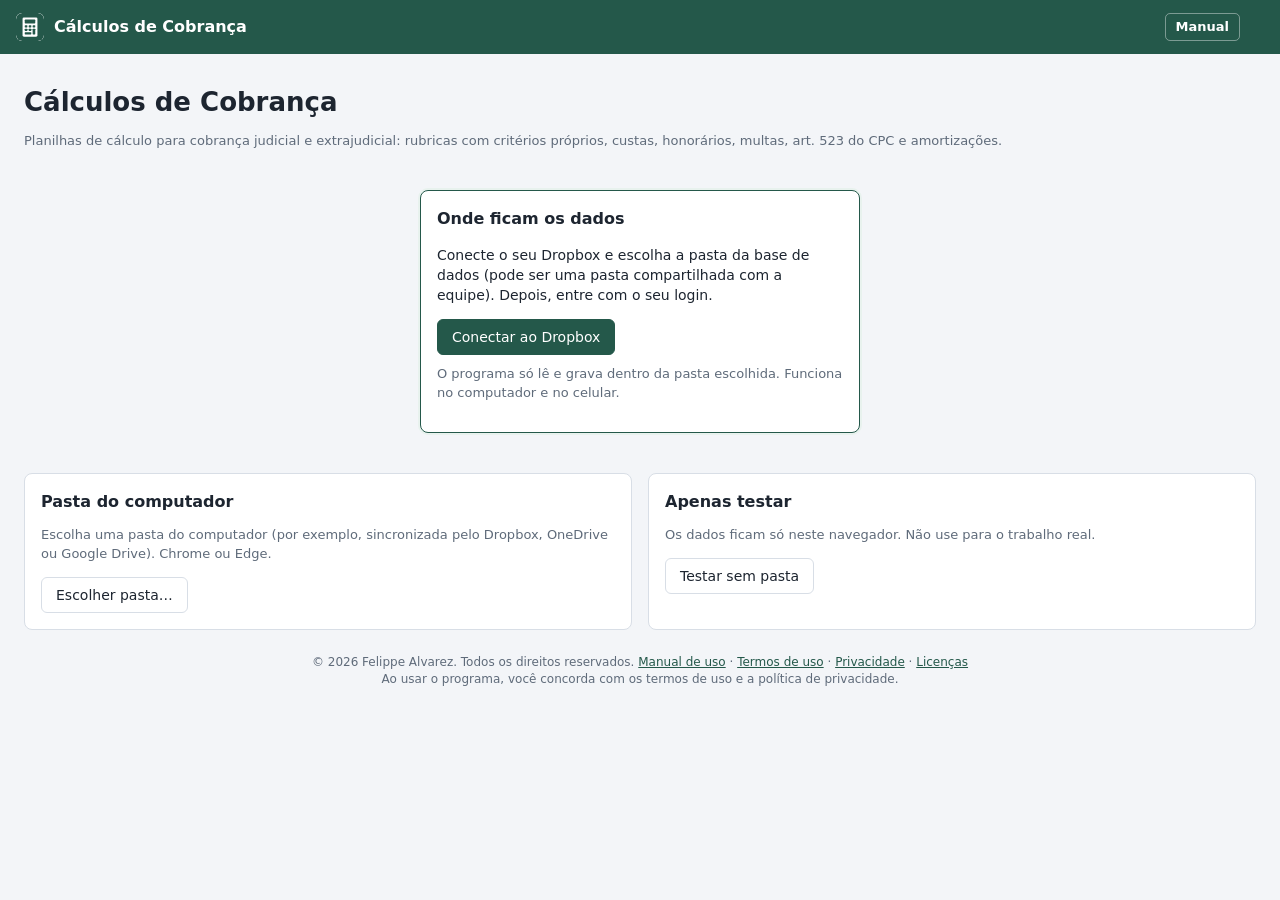
==== app/index.html @ dc194863 "Cálculos de Cobrança 1.1.0 Planilhas de cálculo para cobrança judicial e extrajudicial: verbas com c" ====
<!doctype html>
<html lang="pt-BR">
<head>
<meta charset="utf-8">
<meta name="viewport" content="width=device-width, initial-scale=1">
<meta name="theme-color" content="#24584a">
<title>Cálculos de Cobrança</title>
<link rel="icon" href="icone.svg" type="image/svg+xml">
<link rel="icon" href="icones/favicon-32.png" sizes="32x32" type="image/png">
<link rel="manifest" href="manifest.webmanifest">
<link rel="apple-touch-icon" href="icones/apple-touch-icon.png">
<meta name="apple-mobile-web-app-capable" content="yes">
<meta name="mobile-web-app-capable" content="yes">
<meta name="apple-mobile-web-app-title" content="Cálculos">
<meta name="apple-mobile-web-app-status-bar-style" content="default">
<link rel="stylesheet" href="estilo.css">
</head>
<body>
<header class="topo">
  <button id="btMenu" class="bt-menu" aria-label="Abrir menu">&#9776;</button>
  <a class="marca" href="#/inicio"><img src="icone.svg" alt=""><span>Cálculos de Cobrança</span></a>
  <a class="bt-manual" href="#/manual" title="Manual de uso">Manual</a>
  <div class="topo-dir"><div id="usuarioTopo" class="usuario-topo"></div><div id="statusArmaz" class="status-armaz"></div></div>
</header>
<nav id="menu" class="menu">
  <a href="#/inicio" data-rota="inicio">Cálculos</a>
  <a href="#/calculo/novo" data-rota="calculo">Novo cálculo</a>
  <a href="#/credores" data-rota="credor">Credores (clientes)</a>
  <a href="#/usuarios" data-rota="usuarios" class="so-admin">Usuários</a>
  <a href="#/config" data-rota="config" class="so-admin">Configurações</a>
  <a href="#/conta" data-rota="conta">Minha conta</a>
  <a href="#/manual" data-rota="manual">Manual de uso</a>
  <a href="#/sobre" data-rota="sobre">Sobre, termos e privacidade</a>
  <a href="#" id="btInstalar" class="link-instalar" hidden>Instalar o aplicativo</a>
  <div id="rodapeMenu" class="rodape-menu"></div>
</nav>
<div id="fundoMenu" class="fundo-menu"></div>
<main id="conteudo"><p class="carregando">Carregando…</p></main>

<div id="modal" class="modal" hidden><div class="modal-caixa" id="modalCaixa"></div></div>
<div id="aviso" class="aviso" role="status"></div>
<datalist id="dlRubricas"></datalist>
<datalist id="dlCustas"></datalist>

<script src="lib/jspdf.umd.min.js"></script>
<script src="util.js"></script>
<script src="armazenamento.js"></script>
<script src="auth.js"></script>
<script src="indices.js"></script>
<script src="calculo.js"></script>
<script src="xlsx.js"></script>
<script src="pdf.js"></script>
<script src="relatorios.js"></script>
<script src="sobre.js"></script>
<script src="manual.js"></script>
<script src="app.js"></script>
</body>
</html>
---- app/estilo.css ----
:root {
  --pri: #24584a;
  --pri-esc: #1a4237;
  --pri-claro: #e8f2ee;
  --fundo: #f3f5f8;
  --cartao: #ffffff;
  --borda: #d8dee6;
  --borda-suave: #eceff3;
  --texto: #1d2530;
  --suave: #5f6b7a;
  --ok: #1e7d4f;
  --ok-fundo: #e3f4ea;
  --aviso: #8a5a00;
  --aviso-fundo: #fff4d6;
  --erro: #b3261e;
  --erro-fundo: #fdecea;
  --raio: 8px;
  --topo: 54px;
  --menu: 224px;
}

* { box-sizing: border-box; }
html { -webkit-text-size-adjust: 100%; }
body {
  margin: 0;
  font: 14px/1.45 system-ui, -apple-system, "Segoe UI", Roboto, sans-serif;
  background: var(--fundo);
  color: var(--texto);
}
a { color: var(--pri); }
h1 { font-size: 22px; margin: 0; line-height: 1.25; }
h2 { font-size: 16px; margin: 0 0 10px; }
h3.sec { grid-column: 1 / -1; font-size: 13px; text-transform: uppercase; letter-spacing: .04em; color: var(--pri); margin: 14px 0 0; padding-top: 12px; border-top: 1px solid var(--borda-suave); }
h3.sec:first-child { border-top: 0; padding-top: 0; margin-top: 0; }
[hidden] { display: none !important; }

/* ---------- Estrutura ---------- */
.topo {
  position: sticky; top: 0; z-index: 30;
  height: var(--topo); display: flex; align-items: center; gap: 12px;
  padding: 0 16px; background: var(--pri); color: #fff;
}
.marca { display: flex; align-items: center; gap: 10px; color: #fff; text-decoration: none; font-weight: 600; font-size: 16px; }
.marca img { width: 28px; height: 28px; border-radius: 6px; background: #fff; }
.status-armaz { margin-left: auto; font-size: 12px; opacity: .85; white-space: nowrap; overflow: hidden; text-overflow: ellipsis; max-width: 45vw; }
.bt-menu { display: none; background: none; border: 0; color: #fff; font-size: 22px; cursor: pointer; padding: 4px 6px; }

.menu {
  position: fixed; top: var(--topo); left: 0; bottom: 0; width: var(--menu); z-index: 25;
  background: var(--cartao); border-right: 1px solid var(--borda); padding: 12px 8px; overflow-y: auto;
  display: none;
}
body.conectado .menu { display: block; }
.menu a { display: block; padding: 9px 12px; border-radius: 6px; color: var(--texto); text-decoration: none; margin-bottom: 2px; }
.menu a:hover { background: var(--fundo); }
.menu a.ativo { background: var(--pri-claro); color: var(--pri); font-weight: 600; }
.fundo-menu { display: none; }

main { padding: 20px 24px 90px; max-width: 1280px; }
body.conectado main { margin-left: var(--menu); }
.carregando { color: var(--suave); }

@media (max-width: 900px) {
  .bt-menu { display: block; }
  body.conectado main { margin-left: 0; }
  .menu { transform: translateX(-100%); transition: transform .2s; box-shadow: 0 0 24px rgba(0,0,0,.2); }
  body.menu-aberto .menu { transform: none; }
  body.menu-aberto .fundo-menu { display: block; position: fixed; inset: var(--topo) 0 0 0; background: rgba(0,0,0,.3); z-index: 20; }
  main { padding: 16px 16px 90px; }
  .status-armaz { font-size: 11px; }
}
@media (max-width: 480px) { .marca span { display: none; } }

/* ---------- Componentes ---------- */
.cab-pagina { display: flex; flex-wrap: wrap; align-items: flex-end; justify-content: space-between; gap: 12px; margin-bottom: 16px; }
.cab-pagina .sub { color: var(--suave); margin-top: 4px; }
.voltar { display: inline-block; margin-bottom: 6px; text-decoration: none; font-size: 13px; }
.acoes, .acoes-linha { display: flex; flex-wrap: wrap; gap: 8px; align-items: center; }
.acoes-linha { margin-top: 10px; }
.espaco { flex: 1; }

.cartao { background: var(--cartao); border: 1px solid var(--borda); border-radius: var(--raio); padding: 16px; margin-bottom: 16px; }
.cartao-cab { display: flex; flex-wrap: wrap; gap: 10px; align-items: center; justify-content: space-between; margin-bottom: 12px; }
.cartao-cab h2 { margin: 0; }
.cartao.erro { border-color: var(--erro); background: var(--erro-fundo); }
.cartao.destaque { border-color: var(--pri); box-shadow: 0 0 0 2px var(--pri-claro); }
.colunas2 { display: grid; grid-template-columns: minmax(0, 1fr) minmax(0, 1fr); gap: 16px; align-items: start; }
.colunas2 > .cartao { margin-bottom: 0; }
.colunas2 { margin-bottom: 16px; }
@media (max-width: 1000px) { .colunas2 { grid-template-columns: minmax(0, 1fr); } }

.bt {
  display: inline-flex; align-items: center; justify-content: center; gap: 6px;
  min-height: 36px; padding: 6px 14px; border-radius: 6px; border: 1px solid var(--borda);
  background: var(--cartao); color: var(--texto); font: inherit; font-weight: 500; cursor: pointer; text-decoration: none; white-space: nowrap;
}
.bt:hover { border-color: var(--pri); color: var(--pri); }
.bt.primario { background: var(--pri); border-color: var(--pri); color: #fff; }
.bt.primario:hover { background: var(--pri-esc); color: #fff; }
.bt.perigo { color: var(--erro); border-color: #e5b8b4; }
.bt.perigo:hover { background: var(--erro-fundo); }
.bt.pequeno { min-height: 30px; padding: 4px 10px; font-size: 13px; }
.bt:disabled { opacity: .5; cursor: default; }
.bt-x { width: 30px; height: 30px; border: 0; border-radius: 6px; background: none; color: var(--suave); font-size: 20px; line-height: 1; cursor: pointer; }
.bt-x:hover:not(:disabled) { background: var(--erro-fundo); color: var(--erro); }
.bt-x:disabled { opacity: .3; }

input, select, textarea {
  font: inherit; color: var(--texto); background: #fff;
  border: 1px solid var(--borda); border-radius: 6px; padding: 7px 9px; min-height: 36px; width: 100%;
}
input:focus, select:focus, textarea:focus { outline: 2px solid var(--pri-claro); border-color: var(--pri); }
input:disabled, select:disabled, textarea:disabled { background: var(--fundo); color: var(--texto); }
input[type=checkbox], input[type=radio] { width: 17px; height: 17px; min-height: 0; accent-color: var(--pri); margin: 0; }
input[type=search] { max-width: 280px; }
input[type=month] { width: auto; }
textarea { resize: vertical; }
.num { text-align: right; font-variant-numeric: tabular-nums; }
.cen { text-align: center; justify-content: center; }
label.inline { display: inline-flex; align-items: center; gap: 8px; white-space: nowrap; }
label.inline input[type=date] { width: auto; }
.dica { color: var(--suave); font-size: 13px; }
.alerta { background: var(--aviso-fundo); color: var(--aviso); padding: 8px 12px; border-radius: 6px; }
.vazio { color: var(--suave); padding: 8px 0; }

.chip { display: inline-block; padding: 2px 9px; border-radius: 99px; font-size: 12px; font-weight: 600; vertical-align: middle; white-space: nowrap; }
.chip.aberto { background: var(--aviso-fundo); color: var(--aviso); }
.chip.fechado { background: var(--ok-fundo); color: var(--ok); }
.chip.pendente { background: var(--erro-fundo); color: var(--erro); }
.chip.neutro { background: var(--fundo); color: var(--suave); }

.kpis { display: grid; grid-template-columns: repeat(auto-fit, minmax(170px, 1fr)); gap: 12px; margin-bottom: 16px; }
.kpi { background: var(--cartao); border: 1px solid var(--borda); border-radius: var(--raio); padding: 12px 14px; }
.kpi span { display: block; font-size: 12px; color: var(--suave); }
.kpi b { display: block; font-size: 19px; margin-top: 2px; font-variant-numeric: tabular-nums; }
.kpi small { color: var(--suave); font-size: 12px; }

/* ---------- Tabelas ---------- */
.rolagem { overflow-x: auto; -webkit-overflow-scrolling: touch; }
.tabela { width: 100%; border-collapse: collapse; }
.tabela th { text-align: left; font-size: 12px; font-weight: 600; color: var(--suave); padding: 8px 10px; border-bottom: 2px solid var(--borda); white-space: nowrap; }
.tabela td { padding: 9px 10px; border-bottom: 1px solid var(--borda-suave); }
.tabela th.num, .tabela td.num { text-align: right; }
.tabela td.num { white-space: nowrap; }
.tabela.clicavel tbody tr { cursor: pointer; }
.tabela.clicavel tbody tr:hover { background: var(--pri-claro); }

dl.dados { display: grid; grid-template-columns: repeat(auto-fill, minmax(230px, 1fr)); gap: 10px 20px; margin: 0; }
dl.dados dt { font-size: 12px; color: var(--suave); }
dl.dados dd { margin: 0; }

/* ---------- Formulários ---------- */
.grade-form { display: grid; grid-template-columns: repeat(4, 1fr); gap: 12px 16px; }
.campo { display: flex; flex-direction: column; gap: 4px; min-width: 0; }
.campo > label { font-size: 12px; font-weight: 600; color: var(--suave); }
.campo small { color: var(--suave); font-size: 12px; }
.campo.w2 { grid-column: span 2; }
.campo.wfull, .dica.wfull { grid-column: 1 / -1; }
.barra-form { display: flex; flex-wrap: wrap; gap: 8px; align-items: center; margin-top: 18px; }
@media (max-width: 800px) {
  .grade-form { grid-template-columns: 1fr 1fr; }
}
@media (max-width: 520px) {
  .grade-form { grid-template-columns: 1fr; }
  .campo.w2 { grid-column: auto; }
}

.segmentado { display: flex; flex-wrap: wrap; gap: 8px; }
.segmentado label { display: inline-flex; align-items: center; gap: 8px; padding: 8px 12px; border: 1px solid var(--borda); border-radius: 6px; cursor: pointer; }
.segmentado label:has(input:checked) { border-color: var(--pri); background: var(--pri-claro); color: var(--pri); font-weight: 600; }

.enc-cab, .enc-linha { display: grid; grid-template-columns: 1fr 170px 170px 34px; gap: 8px; align-items: center; }
.enc-cab { font-size: 12px; font-weight: 600; color: var(--suave); }
.enc-linha { margin-bottom: 6px; }
.enc-linha label { display: block; }
#encargos:empty + .bt { margin-top: 4px; }

.rub-linha { display: grid; grid-template-columns: minmax(0, 360px) auto 34px; gap: 10px; align-items: center; margin-bottom: 6px; }
.logo-ctl { display: flex; align-items: center; gap: 12px; flex-wrap: wrap; }
.logo-ctl img { max-height: 48px; max-width: 160px; border: 1px solid var(--borda); border-radius: 4px; padding: 2px; background: #fff; }
.logo-ctl input { width: auto; border: 0; padding: 0; }

.rot-m { display: none; }

/* ---------- Mês do contrato ---------- */
.barra-mes { display: flex; flex-wrap: wrap; align-items: center; gap: 12px; }
.lanc { display: grid; grid-template-columns: minmax(150px, 1.2fr) minmax(120px, 1.2fr) 140px 140px 62px 62px 34px; gap: 8px; align-items: center; padding: 4px 0; }
.lanc.cab { font-size: 12px; font-weight: 600; color: var(--suave); border-bottom: 2px solid var(--borda); padding-bottom: 6px; margin-bottom: 4px; }
.lanc.cab .num { text-align: right; }
.lanc label { display: flex; align-items: center; justify-content: center; gap: 6px; }
.lanc.tot { font-weight: 700; border-top: 2px solid var(--borda); margin-top: 6px; padding-top: 8px; }
.lanc.tot .num { padding-right: 10px; }
.lancamentos { margin-bottom: 10px; }

.resumo { display: flex; flex-direction: column; }
.res-l { display: flex; justify-content: space-between; align-items: center; gap: 12px; padding: 7px 8px; border-bottom: 1px solid var(--borda-suave); }
.res-l b { font-variant-numeric: tabular-nums; white-space: nowrap; }
.res-l.dest { background: var(--pri-claro); font-weight: 600; }
.res-l.final { background: var(--pri); color: #fff; border-radius: 6px; font-weight: 700; font-size: 15px; margin-top: 4px; }
.res-l b.neg { color: var(--erro); }
.res-l.final b.neg { color: #ffd0cc; }
.res-l.taxa > span { display: flex; flex-wrap: wrap; align-items: center; gap: 6px; }
.taxa-ctl { display: inline-flex; flex-wrap: wrap; align-items: center; gap: 6px; min-width: 0; }
.taxa-ctl input { width: 70px; min-height: 30px; padding: 4px 6px; }
.taxa-ctl select { width: auto; max-width: 100%; min-height: 30px; padding: 4px 6px; }
.res-l > span { min-width: 0; }
.barra-mes label.inline { flex-wrap: wrap; white-space: normal; }
.res-l small { color: var(--suave); width: 100%; }

.rep { display: grid; grid-template-columns: 150px 130px 1fr 34px; gap: 8px; align-items: center; margin-bottom: 6px; }

.barra-salvar {
  position: fixed; left: 0; right: 0; bottom: 0; z-index: 15;
  display: flex; align-items: center; justify-content: flex-end; gap: 12px;
  padding: 10px 24px; background: rgba(255,255,255,.96); border-top: 1px solid var(--borda);
}
body.conectado .barra-salvar { left: var(--menu); }
#estadoSalvar { color: var(--aviso); }

@media (max-width: 900px) {
  body.conectado .barra-salvar { left: 0; }
  .barra-salvar { padding: 10px 16px; }
}

@media (max-width: 760px) {
  .lanc.cab { display: none; }
  .rot-m { display: block; font-size: 11px; color: var(--suave); }
  .lanc label .rot-m { display: inline; font-size: 13px; color: var(--texto); }
  .lanc[data-i] {
    grid-template-columns: 1fr 1fr 34px;
    grid-template-areas: "rub rub del" "obs obs obs" "cob pag pag" "loc rep rep";
    border: 1px solid var(--borda); border-radius: 6px; padding: 8px; margin-bottom: 8px;
  }
  .c-rub { grid-area: rub; } .c-obs { grid-area: obs; } .c-cob { grid-area: cob; align-self: end; } .c-pag { grid-area: pag; align-self: end; }
  .c-loc { grid-area: loc; justify-content: flex-start !important; } .c-rep { grid-area: rep; justify-content: flex-start !important; } .c-del { grid-area: del; }
  .lanc.tot { grid-template-columns: 1fr 1fr; grid-template-areas: "rub rub" "cob pag"; }
  .lanc.tot .c-obs { display: none; }
  .lanc.tot .c-cob::before { content: "Cobrado: "; font-weight: 400; color: var(--suave); }
  .lanc.tot .c-pag::before { content: "Pago: "; font-weight: 400; color: var(--suave); }
  .rep { grid-template-columns: 1fr 1fr 34px; }
  .rep input[data-campo=obs] { grid-column: 1 / 3; }
  .enc-cab { display: none; }
  .enc-linha { grid-template-columns: 1fr 1fr 34px; border: 1px solid var(--borda); border-radius: 6px; padding: 8px; }
  .enc-linha .enc-rub { grid-column: 1 / 3; }
  .enc-linha .rot-m { display: block; }
  .enc-linha button { grid-column: 3; grid-row: 1; }
}

/* ---------- Conexão ---------- */
.boas-vindas { margin: 12px 0 20px; }
.boas-vindas h1 { font-size: 26px; }
.opcoes-conexao { display: grid; grid-template-columns: repeat(auto-fit, minmax(260px, 1fr)); gap: 16px; }
.opcoes-conexao .cartao { margin: 0; }

/* ---------- Modal e avisos ---------- */
.modal { position: fixed; inset: 0; z-index: 50; background: rgba(15, 23, 35, .45); display: flex; align-items: center; justify-content: center; padding: 16px; }
.modal-caixa { background: var(--cartao); border-radius: 10px; padding: 18px; width: min(960px, 100%); max-height: calc(100vh - 32px); overflow: auto; display: flex; flex-direction: column; gap: 8px; }
.modal-cab { display: flex; justify-content: space-between; align-items: center; }
.modal-cab h2 { margin: 0; }
.previa-pdf { width: 100%; height: 70vh; border: 1px solid var(--borda); border-radius: 6px; margin-top: 8px; }

.aviso {
  position: fixed; left: 50%; bottom: 76px; transform: translate(-50%, 20px); z-index: 60;
  max-width: min(560px, calc(100% - 32px)); padding: 11px 16px; border-radius: 8px;
  background: #1d2530; color: #fff; box-shadow: 0 6px 24px rgba(0,0,0,.2);
  opacity: 0; pointer-events: none; transition: opacity .2s, transform .2s;
}
.aviso.mostrar { opacity: 1; transform: translate(-50%, 0); pointer-events: auto; }
.aviso.erro { background: var(--erro); }

/* ---------- Cobrança, inadimplência e contratos vigentes ---------- */
.grade-pagto { display: grid; grid-template-columns: 160px minmax(0, auto) 160px 190px minmax(220px, 1fr); gap: 12px 16px; align-items: end; }
.grade-pagto .segmentado label { padding: 6px 10px; }
@media (max-width: 1100px) { .grade-pagto { grid-template-columns: repeat(2, minmax(0, 1fr)); } .grade-pagto .campo:nth-child(2) { grid-column: 1 / -1; } }
@media (max-width: 520px) { .grade-pagto { grid-template-columns: minmax(0, 1fr); } }
.campo-bt { display: flex; gap: 6px; }
.campo-bt input { flex: 1; min-width: 0; }
.res-l.info { color: var(--suave); font-size: 13px; }
.res-l.alerta-l { background: var(--erro-fundo); color: var(--erro); border-radius: 6px; margin-top: 6px; font-weight: 600; }
.neg { color: var(--erro); }
.kpi b.neg { color: var(--erro); }
.resumo-estreito { max-width: 560px; }
.tabela tr.grupo td { background: var(--pri-claro); color: var(--pri); font-weight: 700; padding-top: 10px; }
.tabela tr.subtotal td { font-weight: 700; border-bottom: 2px solid var(--borda); background: #fafbfc; }
.tabela tr.total-geral td { font-weight: 700; background: var(--pri); color: #fff; }
.tabela tr.excluido td { color: var(--suave); text-decoration: line-through; }
.tabela tr.excluido td:first-child { text-decoration: none; }
.tabela tr.extra input { min-height: 30px; padding: 4px 6px; }
.tabela tr.grupo, .tabela tr.subtotal, .tabela tr.total-geral { cursor: default; }
.tabela.clicavel tbody tr.grupo:hover, .tabela.clicavel tbody tr.subtotal:hover { background: inherit; }
th.ordenavel { cursor: pointer; user-select: none; }
th.ordenavel:hover { color: var(--pri); }
.detalhes { margin-top: 14px; }
.detalhes summary { cursor: pointer; color: var(--pri); font-weight: 600; margin-bottom: 8px; }
.detalhes textarea { margin: 8px 0; font-family: ui-monospace, Consolas, monospace; }
.opcoes-conexao .campo { margin-top: 8px; }
.status-armaz.clicavel { cursor: pointer; text-decoration: underline dotted; }

/* ---------- Prévia de PDF, reajuste, descontos ---------- */
.modal-caixa.modal-grande { width: min(1000px, 100%); height: calc(100vh - 32px); max-height: none; }
.barra-previa { display: flex; flex-wrap: wrap; align-items: center; gap: 8px; }
.previa { flex: 1; min-height: 0; overflow: auto; background: #525659; border-radius: 6px; padding: 12px; display: flex; flex-direction: column; align-items: center; gap: 12px; }
.previa .carregando { color: #fff; }
.pagina-pdf { width: 100%; max-width: 900px; height: auto; background: #fff; box-shadow: 0 2px 10px rgba(0,0,0,.35); }
.previa .previa-pdf { height: 100%; min-height: 60vh; background: #fff; }
@media (max-width: 600px) { .modal { padding: 0; } .modal-caixa.modal-grande { height: 100vh; border-radius: 0; } .previa { padding: 6px; } }

.chip.reajuste { background: #ede4ff; color: #5b2bb5; }
.aviso-reajuste { border-color: #b9a2ea; background: #faf7ff; }
.aviso-reajuste h2 { color: #5b2bb5; }
.reaj-grade { display: flex; flex-wrap: wrap; align-items: center; gap: 8px 16px; margin: 8px 0; }
.reaj-grade input { width: 90px; }

.ajuste { display: grid; grid-template-columns: 130px minmax(0, 1fr) 130px auto 34px; gap: 8px; align-items: center; margin-bottom: 6px; }
@media (max-width: 760px) {
  .ajuste { grid-template-columns: 1fr 1fr 34px; border: 1px solid var(--borda); border-radius: 6px; padding: 8px; }
  .ajuste [data-campo=descricao] { grid-column: 1 / 3; grid-row: 2; }
}

/* ---------- Usuários, login e administração ---------- */
.topo-dir { margin-left: auto; display: flex; flex-direction: column; align-items: flex-end; gap: 1px; min-width: 0; }
.topo-dir .status-armaz { margin-left: 0; font-size: 11px; }
.usuario-topo { display: flex; align-items: center; gap: 8px; font-size: 13px; white-space: nowrap; }
.usuario-topo a { color: #fff; font-weight: 600; text-decoration: none; }
.usuario-topo .chip { font-size: 10px; padding: 1px 6px; }
.bt-sair { background: rgba(255,255,255,.15); border: 1px solid rgba(255,255,255,.35); color: #fff; border-radius: 5px; padding: 2px 9px; font: inherit; font-size: 12px; cursor: pointer; }
.bt-sair:hover { background: rgba(255,255,255,.28); }
body:not(.admin) .so-admin { display: none !important; }
.caixa-login { max-width: 440px; margin: 40px auto; }
.caixa-login h1 { margin-bottom: 12px; }
.grade-login { display: flex; flex-direction: column; gap: 12px; margin-top: 12px; }
.atalhos-admin { display: flex; flex-wrap: wrap; gap: 6px 14px; margin: -6px 0 14px; font-size: 13px; }
.acoes-tab { display: flex; gap: 6px; justify-content: flex-end; }
.form-modal { margin-top: 8px; }
@media (max-width: 520px) { .usuario-topo .chip { display: none; } }
body:not(.conectado) .bt-menu { display: none !important; }
.versao-app { font-size: 11px; color: var(--suave); padding: 14px 12px 4px; }
.campo-arquivo { display: flex; flex-wrap: wrap; gap: 8px; align-items: center; }
.campo-arquivo input[type=file] { width: auto; border: 0; padding: 0; min-height: 0; }

/* ---------- Prévia de boletos ---------- */
.barra-bol { display: flex; flex-wrap: wrap; align-items: center; gap: 10px 18px; }
.barra-bol input[type=number] { width: 80px; }
.bol-cartao h2 { font-size: 15px; }
.bol-grade { display: grid; grid-template-columns: minmax(0, 1fr) minmax(0, 1fr); gap: 6px 18px; }
.bol-campo { display: grid; grid-template-columns: 150px minmax(0, 1fr) auto; gap: 8px; align-items: center; padding: 5px 0; border-bottom: 1px solid var(--borda-suave); min-width: 0; }
.bol-campo.larga { grid-column: 1 / -1; }
.bol-rot { font-size: 12px; color: var(--suave); }
.bol-val { overflow-wrap: anywhere; }
.bol-campo.mono .bol-val { font-family: ui-monospace, Consolas, monospace; font-size: 13px; }
.bt-copiar { border: 1px solid var(--borda); background: var(--cartao); color: var(--pri); border-radius: 5px; padding: 2px 9px; font: inherit; font-size: 12px; cursor: pointer; white-space: nowrap; }
.bt-copiar:hover { border-color: var(--pri); }
.bt-copiar.copiado { background: var(--ok-fundo); color: var(--ok); border-color: var(--ok); }
.modal-caixa.modal-medio { width: min(900px, 100%); }
@media (max-width: 760px) {
  .bol-grade { grid-template-columns: minmax(0, 1fr); }
  .bol-campo { grid-template-columns: minmax(0, 1fr) auto; }
  .bol-rot { grid-column: 1 / -1; }
}

/* ---------- Manual, rodapé, termos ---------- */
.menu .link-manual { color: var(--pri); }
.rodape-menu { font-size: 11px; line-height: 1.5; color: var(--suave); padding: 16px 12px 6px; border-top: 1px solid var(--borda-suave); margin-top: 12px; }
.rodape-menu a { color: var(--suave); display: inline; padding: 0; margin: 0; }
.rodape-menu a:hover { color: var(--pri); background: none; }
.caixa-termos { max-width: 860px; }
.termos h2 { margin-bottom: 4px; }
.termos h3 { font-size: 15px; margin: 20px 0 6px; }
.termos p, .termos li { text-align: justify; line-height: 1.6; }
.termos ol { padding-left: 22px; }
.termos .destaque { background: var(--pri-claro); border-radius: 8px; padding: 10px 12px; }
.aceite .inline { white-space: normal; }
.licenca { font-size: 12px; color: var(--suave); text-align: justify; }

/* ================= Cobrança Condominial ================= */
.barra-filtros { display: flex; flex-wrap: wrap; gap: 8px; align-items: center; margin-bottom: 12px; }
.barra-filtros select { width: auto; max-width: 100%; }
.dev-cab, .dev-linha { display: grid; grid-template-columns: minmax(0, 1.3fr) 180px minmax(0, 1.6fr) 34px; gap: 8px; align-items: center; }
.dev-cab { font-size: 12px; font-weight: 600; color: var(--suave); margin-bottom: 4px; }
.dev-linha { margin-bottom: 6px; }
.tabela-edit td { padding: 4px 6px; }
.tabela-edit input { min-height: 32px; padding: 4px 7px; }
.tabela-edit input[type=month], .tabela-edit input[type=date] { width: 100%; min-width: 130px; }
.tabela-edit input.num { min-width: 110px; }
.tabela-edit td.cen { text-align: center; }
.tabela-edit tr.excluido input:not([type=checkbox]) { text-decoration: line-through; color: var(--suave); }
.tabela-edit tr.excluido td { text-decoration: none; }
.tabela tr.selecionado td { background: var(--pri-claro); }
.ufir-grade { display: flex; flex-wrap: wrap; gap: 4px 14px; font-size: 13px; margin: 8px 0; }
.ufir-grade span { white-space: nowrap; }
a.link-cartao { text-decoration: none; color: inherit; display: block; }
a.link-cartao:hover { border-color: var(--pri); }
a.link-cartao h2 { color: var(--pri); }
.previa-imp { max-height: 340px; overflow: auto; border: 1px solid var(--borda); border-radius: 6px; }
.tabela-imp td, .tabela-imp th { font-size: 12px; padding: 4px 8px; white-space: nowrap; max-width: 260px; overflow: hidden; text-overflow: ellipsis; }
.tabela-imp tr.excluido-imp td { color: #aab2bd; }
.cartao.destaque .resumo { margin-bottom: 8px; }
@media (max-width: 760px) {
  .dev-cab { display: none; }
  .dev-linha { grid-template-columns: 1fr 34px; border: 1px solid var(--borda); border-radius: 6px; padding: 8px; }
  .dev-linha input { grid-column: 1; }
  .dev-linha button { grid-column: 2; grid-row: 1; }
}
.menu .link-instalar { color: var(--pri); font-weight: 600; }

/* ---------- Cálculos de Cobrança ---------- */
.opcoes-linha { display: flex; flex-wrap: wrap; gap: 6px 18px; margin: 4px 0; }
.opcoes-linha label.inline { white-space: normal; }
.tabela.regimes select, .tabela.regimes input[type=date] { min-width: 130px; }
.tabela.regimes input.num { width: 80px; }
.trilha { margin: 10px 0; font-size: 13px; overflow-wrap: anywhere; }
.lista-pastas { display: flex; flex-direction: column; border: 1px solid var(--borda); border-radius: 6px; max-height: 340px; overflow-y: auto; margin-bottom: 12px; }
.lista-pastas a { padding: 9px 12px; text-decoration: none; border-bottom: 1px solid var(--borda-suave); color: var(--texto); }
.lista-pastas a:hover { background: var(--pri-claro); }
.lista-pastas .vazio { padding: 12px; margin: 0; }
#calcDet h3.sec { margin-top: 16px; }
.modal-caixa > * { min-width: 0; }
.modal-caixa.modal-item { width: min(1000px, 100%); }
.cartao > label.inline, .form-modal > label.inline { white-space: normal; align-items: flex-start; }
.tabela-verbas td { padding: 4px 4px; }
.tabela-verbas input, .tabela-verbas select { min-width: 0; }
.tabela-verbas [data-k=descricao] { min-width: 170px; }
.tabela-verbas [data-k=valor] { min-width: 105px; }
.tabela-verbas input[type=date] { min-width: 128px; }
.tabela-verbas [data-cr=indice] { min-width: 90px; }
.tabela-verbas [data-cr=juros] { min-width: 150px; }
.tabela-verbas [data-cr=taxa], .tabela-verbas .pct { width: 62px; }
.quadro-hon { border: 1px solid var(--borda); border-radius: var(--raio); padding: 12px; margin-bottom: 12px; }
.quadro-hon .hon-remover { display: flex; align-items: flex-end; justify-content: flex-end; }
.abas { display: flex; flex-wrap: wrap; gap: 6px; margin-bottom: 12px; }
.abas a { padding: 7px 12px; border: 1px solid var(--borda); border-radius: 6px; text-decoration: none; background: var(--cartao); }
.abas a.ativa { border-color: var(--pri); background: var(--pri-claro); font-weight: 600; }
.texto-legal { max-width: 860px; line-height: 1.6; }
.texto-legal h2 { margin-top: 0; }
.texto-legal h3 { font-size: 14px; margin: 16px 0 4px; color: var(--pri); }
.texto-legal p, .texto-legal li { margin: 4px 0; }
.rodape-legal { margin-top: 24px; font-size: 12px; color: var(--suave); text-align: center; }
.bt-manual { margin-left: auto; color: #fff; text-decoration: none; font-size: 13px; font-weight: 600; border: 1px solid rgba(255,255,255,.4); border-radius: 5px; padding: 4px 10px; white-space: nowrap; }
.bt-manual:hover { background: rgba(255,255,255,.15); }
.bt-manual + .topo-dir { margin-left: 12px; }
.sumario-manual ol { columns: 2; column-gap: 32px; margin: 0; }
@media (max-width: 600px) { .sumario-manual ol { columns: 1; } .bt-manual { padding: 3px 7px; font-size: 12px; } }
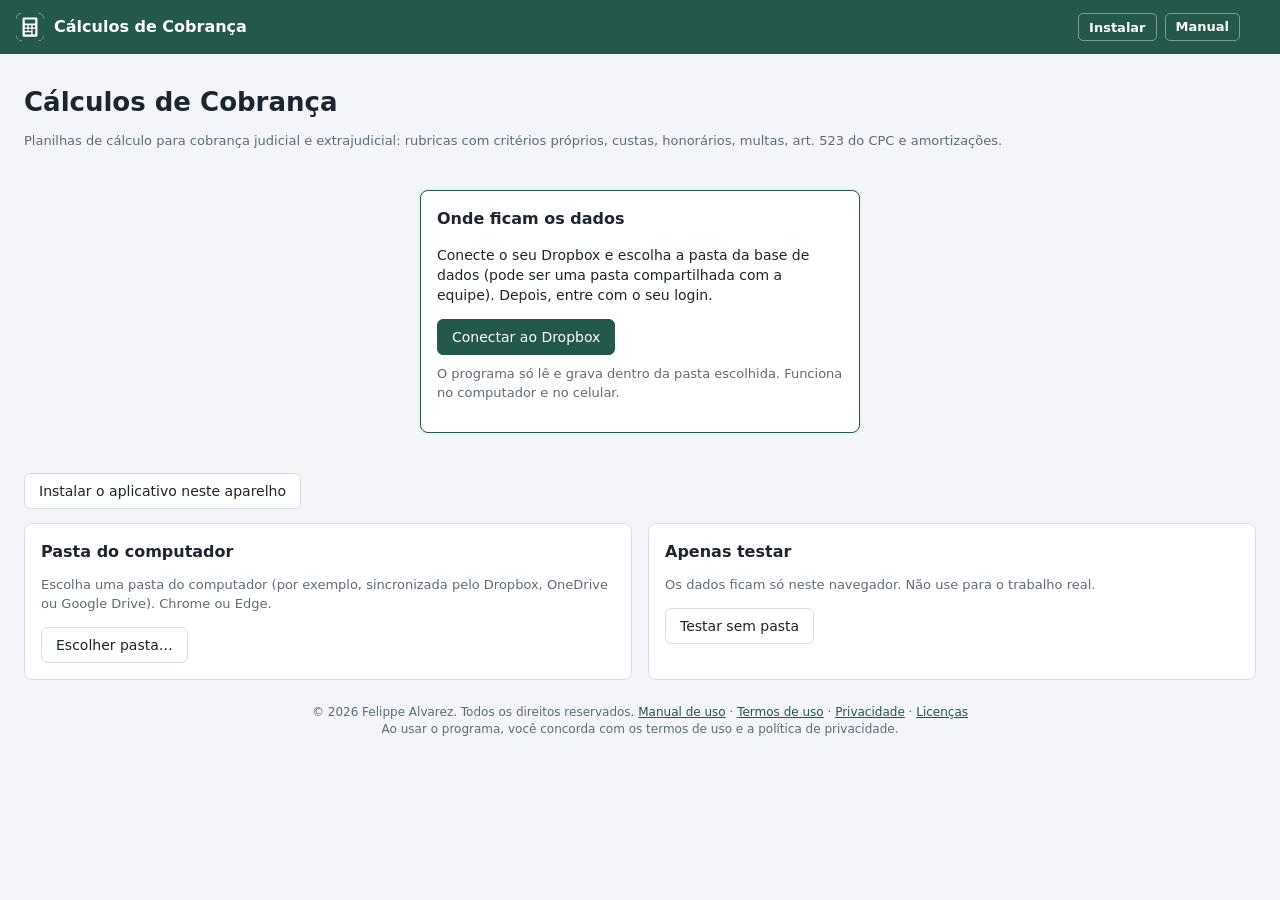
==== commit 9d821c38: "Botão Instalar no topo e cópia dos dados em arquivo Instruções de instalação por aparelho; exportar " ====
--- a/app/index.html
+++ b/app/index.html
@@ -19,7 +19,7 @@
 <header class="topo">
   <button id="btMenu" class="bt-menu" aria-label="Abrir menu">&#9776;</button>
   <a class="marca" href="#/inicio"><img src="icone.svg" alt=""><span>Cálculos de Cobrança</span></a>
-  <a class="bt-manual" href="#/manual" title="Manual de uso">Manual</a>
+  <div class="acoes-topo"><button type="button" id="btInstalarTopo" class="bt-manual" title="Instalar o aplicativo neste aparelho" hidden>Instalar</button><a class="bt-manual" href="#/manual" title="Manual de uso">Manual</a></div>
   <div class="topo-dir"><div id="usuarioTopo" class="usuario-topo"></div><div id="statusArmaz" class="status-armaz"></div></div>
 </header>
 <nav id="menu" class="menu">
@@ -31,7 +31,7 @@
   <a href="#/conta" data-rota="conta">Minha conta</a>
   <a href="#/manual" data-rota="manual">Manual de uso</a>
   <a href="#/sobre" data-rota="sobre">Sobre, termos e privacidade</a>
-  <a href="#" id="btInstalar" class="link-instalar" hidden>Instalar o aplicativo</a>
+  <a href="#" id="btInstalar" class="link-instalar">Instalar o aplicativo</a>
   <div id="rodapeMenu" class="rodape-menu"></div>
 </nav>
 <div id="fundoMenu" class="fundo-menu"></div>
--- a/app/estilo.css
+++ b/app/estilo.css
@@ -435,8 +435,14 @@
 .texto-legal h3 { font-size: 14px; margin: 16px 0 4px; color: var(--pri); }
 .texto-legal p, .texto-legal li { margin: 4px 0; }
 .rodape-legal { margin-top: 24px; font-size: 12px; color: var(--suave); text-align: center; }
-.bt-manual { margin-left: auto; color: #fff; text-decoration: none; font-size: 13px; font-weight: 600; border: 1px solid rgba(255,255,255,.4); border-radius: 5px; padding: 4px 10px; white-space: nowrap; }
+.bt-manual { background: none; font-family: inherit; cursor: pointer; color: #fff; text-decoration: none; font-size: 13px; font-weight: 600; border: 1px solid rgba(255,255,255,.4); border-radius: 5px; padding: 4px 10px; white-space: nowrap; }
 .bt-manual:hover { background: rgba(255,255,255,.15); }
-.bt-manual + .topo-dir { margin-left: 12px; }
+.acoes-topo { margin-left: auto; display: flex; gap: 8px; }
+.acoes-topo + .topo-dir { margin-left: 12px; }
+.bt-manual[hidden] { display: none; }
 .sumario-manual ol { columns: 2; column-gap: 32px; margin: 0; }
 @media (max-width: 600px) { .sumario-manual ol { columns: 1; } .bt-manual { padding: 3px 7px; font-size: 12px; } }
+#credoresCalc { display: flex; flex-direction: column; gap: 6px; margin-bottom: 6px; }
+.linha-credor { display: flex; align-items: center; gap: 8px; max-width: 560px; }
+.linha-credor select { flex: 1; min-width: 0; }
+.menu a[hidden], .link-instalar[hidden] { display: none; }
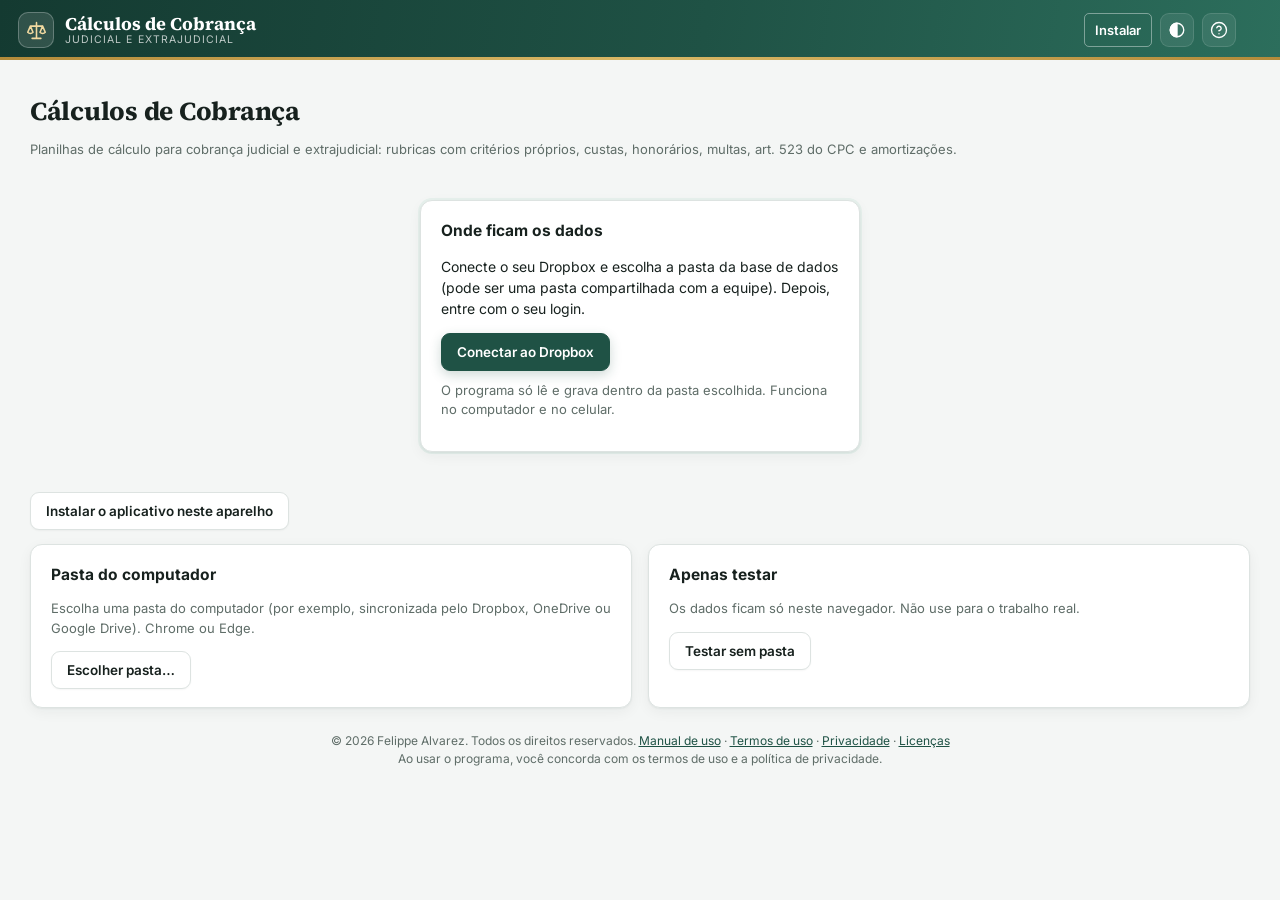
==== commit de22ac5f: "Novo visual (1.8.0): painel, cálculo em etapas, resultado em destaque, PDF e tema escuro - Identidad" ====
--- a/app/index.html
+++ b/app/index.html
@@ -3,8 +3,24 @@
 <head>
 <meta charset="utf-8">
 <meta name="viewport" content="width=device-width, initial-scale=1">
-<meta name="theme-color" content="#24584a">
+<meta name="theme-color" content="#1f5245">
 <title>Cálculos de Cobrança</title>
+<meta name="description" content="Planilhas de cálculo para cobrança judicial e extrajudicial, em PDF e Excel, com memória de cálculo.">
+<meta property="og:type" content="website">
+<meta property="og:locale" content="pt_BR">
+<meta property="og:site_name" content="Cálculos de Cobrança">
+<meta property="og:title" content="Cálculos de Cobrança">
+<meta property="og:description" content="Planilhas de cálculo para cobrança judicial e extrajudicial, em PDF e Excel, com memória de cálculo.">
+<meta property="og:url" content="https://felippealvarez.github.io/calculos-cobranca/">
+<meta property="og:image" content="https://felippealvarez.github.io/calculos-cobranca/og-image.png">
+<meta property="og:image:type" content="image/png">
+<meta property="og:image:width" content="1200">
+<meta property="og:image:height" content="630">
+<meta property="og:image:alt" content="Cálculos de Cobrança: ícone de planilha sobre fundo verde">
+<meta name="twitter:card" content="summary_large_image">
+<meta name="twitter:title" content="Cálculos de Cobrança">
+<meta name="twitter:description" content="Planilhas de cálculo para cobrança judicial e extrajudicial, em PDF e Excel, com memória de cálculo.">
+<meta name="twitter:image" content="https://felippealvarez.github.io/calculos-cobranca/og-image.png">
 <link rel="icon" href="icone.svg" type="image/svg+xml">
 <link rel="icon" href="icones/favicon-32.png" sizes="32x32" type="image/png">
 <link rel="manifest" href="manifest.webmanifest">
@@ -13,29 +29,55 @@
 <meta name="mobile-web-app-capable" content="yes">
 <meta name="apple-mobile-web-app-title" content="Cálculos">
 <meta name="apple-mobile-web-app-status-bar-style" content="default">
+<link rel="preload" href="fontes/inter.woff2" as="font" type="font/woff2" crossorigin>
 <link rel="stylesheet" href="estilo.css">
+<script>
+  // Tema antes de desenhar a página (evita o clarão ao abrir no modo escuro)
+  try { var t = localStorage.getItem('ccb-tema') || 'auto';
+    document.documentElement.dataset.tema = t === 'escuro' || (t === 'auto' && matchMedia('(prefers-color-scheme: dark)').matches) ? 'escuro' : 'claro'; } catch (e) {}
+</script>
 </head>
 <body>
 <header class="topo">
-  <button id="btMenu" class="bt-menu" aria-label="Abrir menu">&#9776;</button>
-  <a class="marca" href="#/inicio"><img src="icone.svg" alt=""><span>Cálculos de Cobrança</span></a>
-  <div class="acoes-topo"><button type="button" id="btInstalarTopo" class="bt-manual" title="Instalar o aplicativo neste aparelho" hidden>Instalar</button><a class="bt-manual" href="#/manual" title="Manual de uso">Manual</a></div>
+  <button id="btMenu" class="bt-menu" aria-label="Abrir menu"><svg class="ic" viewBox="0 0 24 24"><path d="M4 6h16M4 12h16M4 18h16"/></svg></button>
+  <a class="marca" href="#/inicio">
+    <span class="emblema"><svg class="ic" viewBox="0 0 24 24"><path d="M12 3v18M7 21h10M5 7h14M5 7l-3 7a4 4 0 0 0 6 0L5 7zM19 7l-3 7a4 4 0 0 0 6 0l-3-7z"/></svg></span>
+    <span class="nome-app"><b>Cálculos de Cobrança</b><small>Judicial e extrajudicial</small></span></a>
+  <button type="button" id="btBuscaTopo" class="busca-topo" title="Buscar cálculo (Ctrl+K)" hidden><svg class="ic" viewBox="0 0 24 24"><circle cx="11" cy="11" r="7"/><path d="m21 21-4.3-4.3"/></svg><span>Buscar cálculo, devedor, processo…</span><kbd>Ctrl K</kbd></button>
+  <div class="acoes-topo">
+    <button type="button" id="btInstalarTopo" class="bt-manual" title="Instalar o aplicativo neste aparelho" hidden>Instalar</button>
+    <button type="button" id="btTema" class="bt-topo" title="Tema claro ou escuro"></button>
+    <a class="bt-topo" href="#/manual" title="Manual de uso"><svg class="ic" viewBox="0 0 24 24"><circle cx="12" cy="12" r="10"/><path d="M9.09 9a3 3 0 0 1 5.83 1c0 2-3 3-3 3M12 17h.01"/></svg></a>
+  </div>
   <div class="topo-dir"><div id="usuarioTopo" class="usuario-topo"></div><div id="statusArmaz" class="status-armaz"></div></div>
 </header>
 <nav id="menu" class="menu">
-  <a href="#/inicio" data-rota="inicio">Cálculos</a>
-  <a href="#/calculo/novo" data-rota="calculo">Novo cálculo</a>
-  <a href="#/credores" data-rota="credor">Credores (clientes)</a>
-  <a href="#/usuarios" data-rota="usuarios" class="so-admin">Usuários</a>
-  <a href="#/config" data-rota="config" class="so-admin">Configurações</a>
-  <a href="#/conta" data-rota="conta">Minha conta</a>
-  <a href="#/manual" data-rota="manual">Manual de uso</a>
-  <a href="#/sobre" data-rota="sobre">Sobre, termos e privacidade</a>
-  <a href="#" id="btInstalar" class="link-instalar">Instalar o aplicativo</a>
+  <a href="#/calculo/novo" class="menu-novo" data-ic="mais">Novo cálculo</a>
+  <div class="menu-grupo">Trabalho</div>
+  <a href="#/inicio" data-rota="inicio" data-ic="painel">Painel</a>
+  <a href="#/calculos" data-rota="calculo" data-ic="calc">Cálculos <span class="cont" id="contCalculos"></span></a>
+  <a href="#/acordos" data-rota="acordo" data-ic="acordo">Acordos</a>
+  <a href="#/credores" data-rota="credor" data-ic="pessoas">Credores (clientes)</a>
+  <div class="menu-grupo">Administração</div>
+  <a href="#/usuarios" data-rota="usuarios" class="so-admin" data-ic="usuario">Usuários</a>
+  <a href="#/config" data-rota="config" class="so-admin" data-ic="engr">Configurações</a>
+  <a href="#/conta" data-rota="conta" data-ic="conta">Minha conta</a>
+  <div class="menu-grupo">Ajuda</div>
+  <a href="#/manual" data-rota="manual" data-ic="livro">Manual de uso</a>
+  <a href="#/sobre" data-rota="sobre" data-ic="escudo">Sobre, termos e privacidade</a>
+  <a href="#" id="btInstalar" class="link-instalar" data-ic="instalar">Instalar o aplicativo</a>
   <div id="rodapeMenu" class="rodape-menu"></div>
 </nav>
 <div id="fundoMenu" class="fundo-menu"></div>
 <main id="conteudo"><p class="carregando">Carregando…</p></main>
+<nav id="navInferior" class="nav-inferior">
+  <a href="#/inicio" data-rota="inicio" data-ic="painel">Painel</a>
+  <a href="#/calculos" data-rota="calculo" data-ic="calc">Cálculos</a>
+  <a href="#/acordos" data-rota="acordo" data-ic="acordo">Acordos</a>
+  <a href="#/credores" data-rota="credor" data-ic="pessoas">Credores</a>
+  <a href="#" id="btMaisInferior" data-ic="menu">Mais</a>
+</nav>
+<a href="#/calculo/novo" id="fabNovo" class="fab" title="Novo cálculo" hidden><svg class="ic" viewBox="0 0 24 24"><path d="M12 5v14M5 12h14"/></svg></a>
 
 <div id="modal" class="modal" hidden><div class="modal-caixa" id="modalCaixa"></div></div>
 <div id="aviso" class="aviso" role="status"></div>
@@ -51,6 +93,9 @@
 <script src="xlsx.js"></script>
 <script src="pdf.js"></script>
 <script src="relatorios.js"></script>
+<script src="series.js"></script>
+<script src="acordo.js"></script>
+<script src="acordo-tela.js"></script>
 <script src="sobre.js"></script>
 <script src="manual.js"></script>
 <script src="app.js"></script>
--- a/app/estilo.css
+++ b/app/estilo.css
@@ -1,75 +1,165 @@
+/* Fontes no próprio aplicativo (funcionam sem internet). Licença SIL Open Font License: ver fontes/ */
+@font-face { font-family: "Inter"; src: url("fontes/inter.woff2") format("woff2"); font-weight: 100 900; font-style: normal; font-display: swap; }
+@font-face { font-family: "Source Serif 4"; src: url("fontes/source-serif-4-700.woff2") format("woff2"); font-weight: 600 800; font-style: normal; font-display: swap; }
+
 :root {
-  --pri: #24584a;
-  --pri-esc: #1a4237;
-  --pri-claro: #e8f2ee;
-  --fundo: #f3f5f8;
+  --pri: #1f5245;
+  --pri-esc: #143a31;
+  --pri-2: #2c6e5c;
+  --pri-claro: #e7f1ed;
+  --pri-claro2: #f2f8f5;
+  --ouro: #b38b3a;
+  --ouro-claro: #f6efe0;
+  --ouro-texto: #7d5f1f;
+  --fundo: #f4f6f5;
   --cartao: #ffffff;
-  --borda: #d8dee6;
-  --borda-suave: #eceff3;
-  --texto: #1d2530;
-  --suave: #5f6b7a;
+  --campo: #ffffff;
+  --borda: #dde3e1;
+  --borda-suave: #edf0ef;
+  --texto: #17211e;
+  --suave: #5f6d68;
   --ok: #1e7d4f;
-  --ok-fundo: #e3f4ea;
+  --ok-fundo: #e2f4ea;
   --aviso: #8a5a00;
   --aviso-fundo: #fff4d6;
   --erro: #b3261e;
   --erro-fundo: #fdecea;
-  --raio: 8px;
-  --topo: 54px;
-  --menu: 224px;
+  --azul: #2851a8;
+  --azul-fundo: #e6eefc;
+  --subtotal: #fafbfb;
+  --barra: rgba(255,255,255,.94);
+  --sombra: 0 1px 2px rgba(16,40,32,.05), 0 4px 14px rgba(16,40,32,.05);
+  --sombra-forte: 0 12px 32px rgba(16,40,32,.16);
+  --serifa: "Source Serif 4", Georgia, "Times New Roman", serif;
+  --raio: 12px;
+  --topo: 60px;
+  --menu: 236px;
+  color-scheme: light;
+}
+/* Tema escuro */
+:root[data-tema="escuro"] {
+  --pri: #3f9c80;
+  --pri-esc: #2f7d66;
+  --pri-2: #3f9c80;
+  --pri-claro: #183a31;
+  --pri-claro2: #13261f;
+  --ouro: #d2a955;
+  --ouro-claro: #3a2f17;
+  --ouro-texto: #e8c983;
+  --fundo: #0f1715;
+  --cartao: #16201d;
+  --campo: #111a17;
+  --borda: #2a3a35;
+  --borda-suave: #213029;
+  --texto: #e4ebe8;
+  --suave: #93a39d;
+  --ok: #6fd3a0;
+  --ok-fundo: #173a2a;
+  --aviso: #f0c46a;
+  --aviso-fundo: #3a2e12;
+  --erro: #ff8a80;
+  --erro-fundo: #3d1c1a;
+  --azul: #9db8f0;
+  --azul-fundo: #1c2a45;
+  --subtotal: #1a2622;
+  --barra: rgba(18,27,24,.94);
+  --sombra: 0 1px 2px rgba(0,0,0,.3), 0 4px 14px rgba(0,0,0,.25);
+  --sombra-forte: 0 12px 32px rgba(0,0,0,.5);
+  color-scheme: dark;
 }
 
 * { box-sizing: border-box; }
 html { -webkit-text-size-adjust: 100%; }
 body {
   margin: 0;
-  font: 14px/1.45 system-ui, -apple-system, "Segoe UI", Roboto, sans-serif;
+  font: 14px/1.5 Inter, system-ui, -apple-system, "Segoe UI", Roboto, sans-serif;
+  font-feature-settings: "cv11", "ss01";
+  -webkit-font-smoothing: antialiased;
   background: var(--fundo);
   color: var(--texto);
 }
 a { color: var(--pri); }
-h1 { font-size: 22px; margin: 0; line-height: 1.25; }
-h2 { font-size: 16px; margin: 0 0 10px; }
-h3.sec { grid-column: 1 / -1; font-size: 13px; text-transform: uppercase; letter-spacing: .04em; color: var(--pri); margin: 14px 0 0; padding-top: 12px; border-top: 1px solid var(--borda-suave); }
+h1 { font-family: var(--serifa); font-size: 27px; font-weight: 700; letter-spacing: -.01em; margin: 0; line-height: 1.2; }
+h2 { font-size: 15.5px; font-weight: 700; margin: 0 0 10px; }
+h3.sec { grid-column: 1 / -1; font-size: 12px; text-transform: uppercase; letter-spacing: .06em; color: var(--pri); margin: 14px 0 0; padding-top: 12px; border-top: 1px solid var(--borda-suave); }
 h3.sec:first-child { border-top: 0; padding-top: 0; margin-top: 0; }
 [hidden] { display: none !important; }
+svg.ic { width: 18px; height: 18px; stroke: currentColor; fill: none; stroke-width: 1.8; stroke-linecap: round; stroke-linejoin: round; flex: none; vertical-align: middle; }
 
 /* ---------- Estrutura ---------- */
 .topo {
   position: sticky; top: 0; z-index: 30;
-  height: var(--topo); display: flex; align-items: center; gap: 12px;
-  padding: 0 16px; background: var(--pri); color: #fff;
-}
-.marca { display: flex; align-items: center; gap: 10px; color: #fff; text-decoration: none; font-weight: 600; font-size: 16px; }
-.marca img { width: 28px; height: 28px; border-radius: 6px; background: #fff; }
+  height: var(--topo); display: flex; align-items: center; gap: 14px;
+  padding: 0 18px; color: #fff;
+  background: linear-gradient(100deg, #143a31 0%, #1f5245 55%, #2c6e5c 100%);
+}
+.topo::after { content: ""; position: absolute; left: 0; right: 0; bottom: 0; height: 3px; background: linear-gradient(90deg, #b38b3a, #d9b866 50%, #b38b3a); }
+:root[data-tema="escuro"] .topo { background: linear-gradient(100deg, #0c1714 0%, #12261f 60%, #173129 100%); }
+.marca { display: flex; align-items: center; gap: 11px; color: #fff; text-decoration: none; min-width: 0; }
+.emblema { width: 36px; height: 36px; border-radius: 10px; background: rgba(255,255,255,.12); border: 1px solid rgba(255,255,255,.25); display: grid; place-items: center; flex: none; }
+.emblema svg.ic { width: 21px; height: 21px; stroke: #f1d9a0; }
+.nome-app { display: flex; flex-direction: column; line-height: 1.15; min-width: 0; }
+.nome-app b { font-family: var(--serifa); font-size: 18px; font-weight: 700; white-space: nowrap; }
+.nome-app small { font-size: 10.5px; opacity: .72; letter-spacing: .1em; text-transform: uppercase; white-space: nowrap; }
+.busca-topo { margin-left: 28px; flex: 0 1 380px; min-width: 0; display: flex; align-items: center; gap: 8px; background: rgba(255,255,255,.1); border: 1px solid rgba(255,255,255,.18); border-radius: 10px; padding: 7px 12px; color: rgba(255,255,255,.78); font: inherit; font-size: 13px; cursor: pointer; text-align: left; }
+.busca-topo span { flex: 1; white-space: nowrap; overflow: hidden; text-overflow: ellipsis; }
+.busca-topo:hover { background: rgba(255,255,255,.16); }
+.busca-topo kbd { font: 11px Inter, sans-serif; background: rgba(255,255,255,.15); border-radius: 4px; padding: 1px 6px; }
 .status-armaz { margin-left: auto; font-size: 12px; opacity: .85; white-space: nowrap; overflow: hidden; text-overflow: ellipsis; max-width: 45vw; }
-.bt-menu { display: none; background: none; border: 0; color: #fff; font-size: 22px; cursor: pointer; padding: 4px 6px; }
+.bt-menu { display: none; background: none; border: 0; color: #fff; cursor: pointer; padding: 6px; border-radius: 8px; }
+.bt-menu svg.ic { width: 22px; height: 22px; }
+.bt-topo { display: grid; place-items: center; width: 34px; height: 34px; border-radius: 9px; color: #fff; background: rgba(255,255,255,.08); border: 1px solid rgba(255,255,255,.12); cursor: pointer; text-decoration: none; padding: 0; }
+.bt-topo:hover { background: rgba(255,255,255,.18); }
 
 .menu {
   position: fixed; top: var(--topo); left: 0; bottom: 0; width: var(--menu); z-index: 25;
-  background: var(--cartao); border-right: 1px solid var(--borda); padding: 12px 8px; overflow-y: auto;
-  display: none;
-}
-body.conectado .menu { display: block; }
-.menu a { display: block; padding: 9px 12px; border-radius: 6px; color: var(--texto); text-decoration: none; margin-bottom: 2px; }
+  background: var(--cartao); border-right: 1px solid var(--borda); padding: 14px 12px; overflow-y: auto;
+  display: none; flex-direction: column; gap: 1px;
+}
+body.conectado .menu { display: flex; }
+.menu a { display: flex; align-items: center; gap: 11px; padding: 8px 12px; border-radius: 9px; color: var(--texto); text-decoration: none; font-weight: 500; position: relative; }
+.menu a svg.ic { color: var(--suave); }
 .menu a:hover { background: var(--fundo); }
 .menu a.ativo { background: var(--pri-claro); color: var(--pri); font-weight: 600; }
+.menu a.ativo svg.ic { color: var(--pri); }
+.menu a.ativo::before { content: ""; position: absolute; left: -12px; top: 8px; bottom: 8px; width: 3px; border-radius: 0 3px 3px 0; background: var(--pri); }
+.menu .cont { margin-left: auto; font-size: 11px; font-weight: 600; background: var(--fundo); color: var(--suave); border-radius: 99px; padding: 0 7px; }
+.menu .cont:empty { display: none; }
+.menu a.menu-novo { justify-content: center; background: var(--pri); color: #fff; font-weight: 600; margin: 2px 0 6px; box-shadow: 0 4px 12px rgba(31,82,69,.25); }
+.menu a.menu-novo svg.ic { color: #fff; }
+.menu a.menu-novo:hover { background: var(--pri-esc); }
+.menu-grupo { font-size: 10.5px; font-weight: 700; letter-spacing: .1em; text-transform: uppercase; color: var(--suave); opacity: .75; padding: 14px 12px 5px; }
 .fundo-menu { display: none; }
 
-main { padding: 20px 24px 90px; max-width: 1280px; }
+main { padding: 24px 30px 96px; max-width: 1320px; }
 body.conectado main { margin-left: var(--menu); }
 .carregando { color: var(--suave); }
 
+.nav-inferior, .fab { display: none; }
+
+@media (max-width: 1100px) { .busca-topo span, .busca-topo kbd { display: none; } .busca-topo { flex: none; margin-left: auto; padding: 7px 9px; } .busca-topo + .acoes-topo { margin-left: 8px; } }
 @media (max-width: 900px) {
   .bt-menu { display: block; }
   body.conectado main { margin-left: 0; }
   .menu { transform: translateX(-100%); transition: transform .2s; box-shadow: 0 0 24px rgba(0,0,0,.2); }
   body.menu-aberto .menu { transform: none; }
-  body.menu-aberto .fundo-menu { display: block; position: fixed; inset: var(--topo) 0 0 0; background: rgba(0,0,0,.3); z-index: 20; }
-  main { padding: 16px 16px 90px; }
+  body.menu-aberto .fundo-menu { display: block; position: fixed; inset: var(--topo) 0 0 0; background: rgba(0,0,0,.35); z-index: 20; }
+  main { padding: 16px 16px 150px; }
   .status-armaz { font-size: 11px; }
-}
-@media (max-width: 480px) { .marca span { display: none; } }
+  /* Barra de navegação inferior e botão flutuante (celular) */
+  body.conectado .nav-inferior { display: flex; position: fixed; left: 0; right: 0; bottom: 0; z-index: 28; background: var(--cartao); border-top: 1px solid var(--borda);
+    padding: 6px 4px calc(6px + env(safe-area-inset-bottom)); justify-content: space-around; }
+  .nav-inferior a { display: flex; flex-direction: column; align-items: center; gap: 2px; font-size: 10.5px; font-weight: 600; color: var(--suave); text-decoration: none; padding: 4px 8px; border-radius: 10px; min-width: 56px; }
+  .nav-inferior a svg.ic { width: 21px; height: 21px; }
+  .nav-inferior a.ativo { color: var(--pri); }
+  body.conectado .fab:not([hidden]) { display: grid; place-items: center; position: fixed; right: 18px; bottom: calc(76px + env(safe-area-inset-bottom)); z-index: 27; width: 54px; height: 54px; border-radius: 18px;
+    background: var(--ouro); color: #fff; box-shadow: 0 8px 20px rgba(179,139,58,.45); }
+  .fab svg.ic { width: 24px; height: 24px; stroke-width: 2.4; }
+  body.conectado .barra-salvar { bottom: calc(58px + env(safe-area-inset-bottom)); }
+  body.conectado .aviso { bottom: calc(130px + env(safe-area-inset-bottom)); }
+}
+@media (max-width: 560px) { .nome-app small { display: none; } .nome-app b { font-size: 16px; } .acoes-topo .bt-manual { display: none; } }
+@media (max-width: 420px) { .nome-app { display: none; } }
 
 /* ---------- Componentes ---------- */
 .cab-pagina { display: flex; flex-wrap: wrap; align-items: flex-end; justify-content: space-between; gap: 12px; margin-bottom: 16px; }
@@ -106,7 +196,7 @@
 .bt-x:disabled { opacity: .3; }
 
 input, select, textarea {
-  font: inherit; color: var(--texto); background: #fff;
+  font: inherit; color: var(--texto); background: var(--campo);
   border: 1px solid var(--borda); border-radius: 6px; padding: 7px 9px; min-height: 36px; width: 100%;
 }
 input:focus, select:focus, textarea:focus { outline: 2px solid var(--pri-claro); border-color: var(--pri); }
@@ -212,7 +302,7 @@
 .barra-salvar {
   position: fixed; left: 0; right: 0; bottom: 0; z-index: 15;
   display: flex; align-items: center; justify-content: flex-end; gap: 12px;
-  padding: 10px 24px; background: rgba(255,255,255,.96); border-top: 1px solid var(--borda);
+  padding: 10px 24px; background: var(--barra); backdrop-filter: blur(8px); border-top: 1px solid var(--borda);
 }
 body.conectado .barra-salvar { left: var(--menu); }
 #estadoSalvar { color: var(--aviso); }
@@ -281,7 +371,7 @@
 .kpi b.neg { color: var(--erro); }
 .resumo-estreito { max-width: 560px; }
 .tabela tr.grupo td { background: var(--pri-claro); color: var(--pri); font-weight: 700; padding-top: 10px; }
-.tabela tr.subtotal td { font-weight: 700; border-bottom: 2px solid var(--borda); background: #fafbfc; }
+.tabela tr.subtotal td { font-weight: 700; border-bottom: 2px solid var(--borda); background: var(--subtotal); }
 .tabela tr.total-geral td { font-weight: 700; background: var(--pri); color: #fff; }
 .tabela tr.excluido td { color: var(--suave); text-decoration: line-through; }
 .tabela tr.excluido td:first-child { text-decoration: none; }
@@ -446,3 +536,242 @@
 .linha-credor { display: flex; align-items: center; gap: 8px; max-width: 560px; }
 .linha-credor select { flex: 1; min-width: 0; }
 .menu a[hidden], .link-instalar[hidden] { display: none; }
+.valor-tipo { display: flex; gap: 6px; }
+.valor-tipo input { flex: 1; min-width: 0; }
+.valor-tipo select { width: auto; flex: none; }
+#acItens .valor-tipo input { width: 90px; flex: none; }
+.tabela-verbas .id-proc { min-width: 110px; }
+.quadro-serie { border: 1px solid var(--borda); border-radius: var(--raio); padding: 8px 10px; margin-top: 8px; }
+.serie-cab { display: flex; flex-wrap: wrap; align-items: center; gap: 6px 12px; }
+.serie-cab .acoes { margin-left: auto; display: flex; gap: 6px; }
+.bt-link { background: none; border: none; padding: 0; font: inherit; color: var(--pri); cursor: pointer; }
+.quadro-serie .tabela-edit input[type=month], .quadro-serie .tabela-edit input[type=date] { min-width: 130px; }
+.lista-escolha { display: flex; flex-direction: column; gap: 8px; margin: 8px 0 12px; }
+.lista-escolha label.inline { white-space: normal; }
+
+/* Link discreto (ex.: compartilhar o programa, na tela Sobre) */
+.link-discreto { background: none; border: 0; padding: 0; font: inherit; color: inherit; text-decoration: underline; cursor: pointer; opacity: .85; }
+/* ================= Visual 1.8: componentes refinados ================= */
+.cartao { border-radius: var(--raio); box-shadow: var(--sombra); padding: 18px 20px; }
+.cartao.destaque { border-color: var(--borda); box-shadow: var(--sombra), 0 0 0 2px var(--pri-claro); }
+.cab-pagina { margin-bottom: 18px; }
+.cab-pagina .sub { margin-top: 3px; }
+.sobre-titulo { margin: 0 0 2px !important; font-size: 13px; }
+.voltar { font-weight: 600; }
+
+.bt { min-height: 38px; padding: 6px 15px; border-radius: 9px; font-weight: 600; font-size: 13.5px; box-shadow: 0 1px 2px rgba(0,0,0,.04); transition: background .15s, border-color .15s, box-shadow .15s; }
+.bt svg.ic { width: 17px; height: 17px; }
+.bt.primario { box-shadow: 0 4px 12px rgba(31,82,69,.22); }
+:root[data-tema="escuro"] .bt.primario, :root[data-tema="escuro"] .bt.primario:hover { color: #08130f; }
+.bt.pequeno { min-height: 32px; border-radius: 8px; }
+.bt-link { font-weight: 600; text-decoration: none; }
+input, select, textarea { border-radius: 8px; }
+input:focus, select:focus, textarea:focus { outline: 3px solid color-mix(in srgb, var(--pri) 18%, transparent); outline-offset: 0; }
+
+.chip { padding: 2px 9px; font-size: 11.5px; }
+.chip.judicial { background: #fde8e6; color: #a32d24; }
+.chip.extra { background: var(--azul-fundo); color: var(--azul); }
+.chip.ouro { background: var(--ouro-claro); color: var(--ouro-texto); }
+.chip.neutro { background: var(--borda-suave); }
+:root[data-tema="escuro"] .chip.judicial { background: #3d1c1a; color: #ff9d94; }
+
+/* Títulos de seção com ícone */
+.h2-sec { display: flex; align-items: center; gap: 11px; margin: 0 0 10px; }
+.cartao-cab .h2-sec { margin: 0; }
+.sec-ic { width: 34px; height: 34px; border-radius: 10px; display: grid; place-items: center; background: var(--pri-claro); color: var(--pri); flex: none; }
+.sec-ic svg.ic { width: 18px; height: 18px; }
+.secao { scroll-margin-top: calc(var(--topo) + 72px); }
+
+/* Indicadores */
+.kpis { grid-template-columns: repeat(auto-fit, minmax(200px, 1fr)); gap: 14px; }
+.kpi { border-radius: var(--raio); box-shadow: var(--sombra); padding: 14px 16px; position: relative; }
+.kpi b { font-size: 22px; font-weight: 700; letter-spacing: -.02em; white-space: nowrap; overflow: hidden; text-overflow: ellipsis; }
+.kpi span { font-weight: 500; }
+.kpi .kpi-ic { width: 36px; height: 36px; border-radius: 10px; display: grid !important; place-items: center; margin-bottom: 10px; background: var(--pri-claro); color: var(--pri); }
+.kpi-ouro .kpi-ic { background: var(--ouro-claro); color: var(--ouro-texto); }
+.kpi-azul .kpi-ic { background: var(--azul-fundo); color: var(--azul); }
+.kpi-vinho .kpi-ic { background: var(--erro-fundo); color: var(--erro); }
+
+/* Painel */
+.painel-duas { display: grid; grid-template-columns: minmax(0, 1.5fr) minmax(0, 1fr); gap: 16px; align-items: start; }
+@media (max-width: 1100px) { .painel-duas { grid-template-columns: minmax(0, 1fr); } }
+.lista-recentes { display: flex; flex-direction: column; }
+.recente { display: grid; grid-template-columns: 40px minmax(0, 1fr) auto; gap: 12px; align-items: center; padding: 10px 8px; border-top: 1px solid var(--borda-suave); text-decoration: none; color: inherit; border-radius: 10px; }
+.recente:first-child { border-top: 0; }
+.recente:hover { background: var(--pri-claro2); }
+.rc-txt { min-width: 0; display: flex; flex-direction: column; }
+.rc-txt b { white-space: nowrap; overflow: hidden; text-overflow: ellipsis; }
+.rc-txt small { color: var(--suave); font-size: 12.5px; white-space: nowrap; overflow: hidden; text-overflow: ellipsis; }
+.rc-val { text-align: right; display: flex; flex-direction: column; }
+.rc-val b { font-variant-numeric: tabular-nums; white-space: nowrap; }
+.rc-val small { color: var(--suave); font-size: 11.5px; }
+.avatar-ini { width: 40px; height: 40px; border-radius: 11px; display: grid; place-items: center; color: #fff; font-weight: 700; font-size: 13px; flex: none; letter-spacing: .02em; }
+.barras-comp { display: flex; flex-direction: column; gap: 11px; }
+.bc-linha { display: grid; grid-template-columns: minmax(0, 150px) 1fr auto; gap: 10px; align-items: center; font-size: 13px; }
+.bc-linha b { font-variant-numeric: tabular-nums; white-space: nowrap; font-size: 12.5px; }
+.bc-trilho { height: 9px; background: var(--borda-suave); border-radius: 99px; overflow: hidden; }
+.bc-trilho i { display: block; height: 100%; border-radius: 99px; }
+.indices-painel { margin-top: 16px; padding-top: 14px; border-top: 1px dashed var(--borda); display: grid; grid-template-columns: repeat(auto-fit, minmax(110px, 1fr)); gap: 8px; }
+.indices-painel div { background: var(--pri-claro2); border-radius: 10px; padding: 8px 10px; }
+.indices-painel span { display: block; font-size: 10.5px; color: var(--suave); font-weight: 700; letter-spacing: .04em; text-transform: uppercase; }
+.indices-painel b { display: block; font-size: 15px; }
+.indices-painel small { font-size: 11px; color: var(--suave); }
+
+/* Lista de cálculos */
+.barra-filtros { gap: 10px; }
+.chips-filtro { display: flex; flex-wrap: wrap; gap: 6px; }
+.chip-filtro { display: inline-flex; align-items: center; gap: 6px; padding: 6px 12px; border-radius: 99px; border: 1px solid var(--borda); background: var(--cartao); font: inherit; font-size: 12.5px; font-weight: 600; color: var(--texto); cursor: pointer; }
+.chip-filtro span { font-size: 11px; background: var(--borda-suave); border-radius: 99px; padding: 0 6px; }
+.chip-filtro.on { background: var(--pri); border-color: var(--pri); color: #fff; }
+:root[data-tema="escuro"] .chip-filtro.on { color: #08130f; }
+.chip-filtro.on span { background: rgba(255,255,255,.22); }
+.busca-campo { display: flex; align-items: center; gap: 6px; flex: 1 1 240px; min-width: 200px; border: 1px solid var(--borda); background: var(--campo); border-radius: 9px; padding: 0 0 0 10px; color: var(--suave); }
+.busca-campo input { border: 0; min-height: 36px; max-width: none; background: transparent; padding-left: 2px; }
+.busca-campo input:focus { outline: none; }
+.busca-campo:focus-within { border-color: var(--pri); }
+.alternar-vista { display: flex; background: var(--borda-suave); border-radius: 9px; padding: 3px; }
+.alternar-vista button { border: 0; background: none; padding: 5px 8px; border-radius: 7px; color: var(--suave); cursor: pointer; display: grid; place-items: center; }
+.alternar-vista button.on { background: var(--cartao); color: var(--pri); box-shadow: 0 1px 3px rgba(0,0,0,.1); }
+.grade-cartoes { display: grid; grid-template-columns: repeat(auto-fill, minmax(290px, 1fr)); gap: 14px; }
+.cartao-calc { background: var(--cartao); border: 1px solid var(--borda); border-radius: var(--raio); box-shadow: var(--sombra); padding: 15px 16px; display: flex; flex-direction: column; gap: 10px; text-decoration: none; color: inherit; transition: transform .15s, box-shadow .15s, border-color .15s; }
+.cartao-calc:hover { transform: translateY(-2px); box-shadow: var(--sombra-forte); border-color: color-mix(in srgb, var(--pri) 40%, var(--borda)); }
+.cc-topo { display: flex; gap: 10px; align-items: center; min-width: 0; }
+.cc-topo .avatar-ini { width: 38px; height: 38px; }
+.cc-nome { display: flex; flex-direction: column; min-width: 0; flex: 1; }
+.cc-nome b { line-height: 1.25; overflow: hidden; text-overflow: ellipsis; display: -webkit-box; -webkit-line-clamp: 2; -webkit-box-orient: vertical; }
+.cc-nome small { color: var(--suave); font-size: 12px; white-space: nowrap; overflow: hidden; text-overflow: ellipsis; }
+.cc-chips { display: flex; flex-direction: column; align-items: flex-end; gap: 3px; }
+.cc-valor { font-size: 21px; font-weight: 800; letter-spacing: -.02em; font-variant-numeric: tabular-nums; }
+.barra-comp { display: flex; height: 7px; border-radius: 99px; overflow: hidden; gap: 2px; background: var(--borda-suave); }
+.barra-comp i { display: block; min-width: 3px; }
+.cc-pe { display: flex; justify-content: space-between; gap: 10px; font-size: 11.5px; color: var(--suave); border-top: 1px solid var(--borda-suave); padding-top: 9px; }
+.cc-pe span:first-child { overflow: hidden; text-overflow: ellipsis; white-space: nowrap; }
+.cc-pe span:last-child { white-space: nowrap; }
+
+/* Estados vazios */
+.estado-vazio { text-align: center; padding: 26px 16px; }
+.estado-vazio h3 { margin: 12px 0 4px; font-size: 16px; }
+.estado-vazio p { margin: 0 auto 14px; color: var(--suave); max-width: 380px; font-size: 13px; }
+.ev-ilustra { position: relative; width: 74px; height: 74px; margin: 0 auto; border-radius: 20px; background: var(--pri-claro); color: var(--pri); display: grid; place-items: center; }
+.ev-ilustra > svg.ic { width: 34px; height: 34px; stroke-width: 1.5; }
+.ev-ilustra span { position: absolute; right: -8px; bottom: -8px; width: 30px; height: 30px; border-radius: 50%; background: var(--ouro); color: #fff; display: grid; place-items: center; border: 3px solid var(--cartao); }
+.ev-ilustra span svg.ic { width: 15px; height: 15px; stroke-width: 2.6; }
+
+/* Etapas do cálculo */
+.etapas { position: sticky; top: calc(var(--topo) + 8px); z-index: 12; display: flex; align-items: center; gap: 2px; background: var(--barra); backdrop-filter: blur(8px);
+  border: 1px solid var(--borda); border-radius: 14px; box-shadow: var(--sombra); padding: 7px 10px; margin-bottom: 16px; overflow-x: auto; }
+@supports not selector(::-webkit-scrollbar) { .etapas { scrollbar-width: none; } }
+.etapas::-webkit-scrollbar { display: none; }
+.etapa { display: flex; align-items: center; gap: 8px; padding: 5px 9px; border-radius: 9px; font-weight: 600; font-size: 12.5px; color: var(--suave); white-space: nowrap; text-decoration: none; }
+.etapa:hover { background: var(--fundo); }
+.et-n { width: 23px; height: 23px; border-radius: 50%; display: grid; place-items: center; font-size: 11.5px; border: 2px solid var(--borda); background: var(--cartao); flex: none; }
+.et-n svg.ic { width: 12px; height: 12px; stroke-width: 3.2; }
+.etapa.feita { color: var(--texto); }
+.etapa.feita .et-n { background: var(--pri); border-color: var(--pri); color: #fff; }
+.etapa.atual { background: var(--pri-claro); color: var(--pri); }
+.etapa.atual .et-n { border-color: var(--pri); }
+.etapa.atual:not(.feita) .et-n { color: var(--pri); }
+.et-sep { flex: 1 1 8px; min-width: 6px; height: 2px; background: var(--borda); border-radius: 2px; }
+
+/* Total sempre à vista na barra inferior do cálculo */
+.total-vivo { margin-right: auto; display: flex; flex-direction: column; align-items: flex-start; line-height: 1.15; border: 0; background: none; font: inherit; color: var(--texto); cursor: pointer; padding: 0 4px; text-align: left; }
+.total-vivo small { font-size: 11px; color: var(--suave); }
+.total-vivo b { font-size: 17px; font-weight: 800; color: var(--pri); font-variant-numeric: tabular-nums; letter-spacing: -.01em; }
+.total-vivo:empty { display: none; }
+
+/* Resultado em destaque */
+.res-visual { display: grid; grid-template-columns: repeat(auto-fit, minmax(min(100%, 360px), 1fr)); gap: 18px; margin-bottom: 16px; }
+@media (max-width: 1000px) { .res-visual { grid-template-columns: minmax(0, 1fr); } }
+.res-total, .res-comp { border: 1px solid var(--borda); border-radius: var(--raio); padding: 16px 18px; background: linear-gradient(180deg, var(--pri-claro2), var(--cartao)); }
+.rt-rot { font-size: 11.5px; letter-spacing: .08em; text-transform: uppercase; font-weight: 700; color: var(--suave); }
+.rt-valor { font-family: var(--serifa); font-size: 34px; font-weight: 700; color: var(--pri); letter-spacing: -.01em; line-height: 1.15; margin: 2px 0; font-variant-numeric: tabular-nums; }
+.rt-extenso { font-size: 12.5px; color: var(--suave); margin-bottom: 10px; }
+.rt-chips { display: flex; flex-wrap: wrap; gap: 6px; }
+.res-comp { display: flex; flex-wrap: wrap; justify-content: center; gap: 18px; align-items: center; }
+@media (max-width: 520px) { .res-comp { flex-direction: column; } .rt-valor { font-size: 28px; } }
+.rc-rosca { position: relative; flex: none; }
+.rosca { display: block; }
+.rosca-fundo { stroke: var(--borda-suave); }
+.rc-meio { position: absolute; inset: 0; display: grid; place-content: center; text-align: center; padding: 0 30px; }
+.rc-meio b { font-size: 17px; display: block; }
+.rc-meio span { font-size: 10.5px; color: var(--suave); line-height: 1.2; }
+.rc-legenda { display: grid; grid-template-columns: 1fr; gap: 6px; flex: 1 1 220px; min-width: 0; font-size: 12.5px; color: var(--suave); }
+.rc-legenda div { display: flex; align-items: center; gap: 7px; }
+.rc-legenda i { width: 9px; height: 9px; border-radius: 3px; flex: none; }
+.rc-legenda b { white-space: nowrap; margin-left: auto; color: var(--texto); font-variant-numeric: tabular-nums; }
+.linha-tempo { position: relative; height: 74px; margin: 14px 6px 0; }
+.lt-eixo { position: absolute; left: 0; right: 0; top: 34px; height: 4px; background: linear-gradient(90deg, var(--pri-claro), var(--pri)); border-radius: 4px; }
+.lt-marco { position: absolute; top: 28px; transform: translateX(-50%); display: flex; flex-direction: column; align-items: center; font-size: 10.5px; color: var(--suave); white-space: nowrap; }
+.lt-marco i { width: 16px; height: 16px; border-radius: 50%; background: var(--cartao); border: 3px solid var(--pri); margin-bottom: 4px; }
+.lt-marco.ouro i { border-color: var(--ouro); }
+.lt-marco b { color: var(--texto); font-size: 11px; }
+.lt-marco.cima { top: auto; bottom: 34px; flex-direction: column-reverse; }
+.lt-marco.cima i { margin: 4px 0 0; }
+
+/* Resumo e detalhe do cálculo */
+.res-l { border-radius: 6px; }
+.res-l.final { background: linear-gradient(100deg, var(--pri-esc), var(--pri)); }
+:root[data-tema="escuro"] .res-l.final { color: #08130f; background: var(--pri); }
+#calcDet .tabela th { background: var(--pri); color: #fff; border-bottom: 0; }
+:root[data-tema="escuro"] #calcDet .tabela th { color: #08130f; }
+#calcDet .tabela th:first-child { border-radius: 8px 0 0 0; }
+#calcDet .tabela th:last-child { border-radius: 0 8px 0 0; }
+#calcDet .tabela tbody tr:nth-child(even) td { background: var(--pri-claro2); }
+#calcDet .tabela tr.subtotal td { background: var(--ouro-claro); color: var(--ouro-texto); border-top: 2px solid var(--ouro); }
+.tabela th { font-size: 11px; text-transform: uppercase; letter-spacing: .05em; }
+.tabela-edit th, .tabela-verbas th { text-transform: none; letter-spacing: 0; font-size: 12px; }
+
+/* Avisos com ícone */
+.aviso { display: flex; align-items: center; gap: 12px; padding: 10px 12px 10px 10px; border-radius: 12px; background: #17211e; box-shadow: var(--sombra-forte); max-width: min(600px, calc(100% - 32px)); }
+.aviso-ic { width: 30px; height: 30px; border-radius: 9px; display: grid; place-items: center; background: #1e7d4f; flex: none; }
+.aviso-ic svg.ic { width: 16px; height: 16px; color: #fff; stroke-width: 2.4; }
+.aviso.erro { background: #17211e; }
+.aviso.erro .aviso-ic { background: #b3261e; }
+.aviso.info .aviso-ic, .aviso.carregando .aviso-ic { background: #2c6e5c; }
+.aviso-txt { flex: 1; min-width: 0; font-size: 13.5px; }
+.aviso-prog { display: block; height: 4px; background: rgba(255,255,255,.15); border-radius: 4px; margin-top: 7px; overflow: hidden; position: relative; }
+.aviso-prog i { position: absolute; top: 0; bottom: 0; width: 40%; background: #6be3a4; border-radius: 4px; animation: progresso 1.3s ease-in-out infinite; }
+@keyframes progresso { from { left: -40%; } to { left: 100%; } }
+.aviso-acao { background: none; border: 0; color: #9be3c0; font: inherit; font-weight: 700; cursor: pointer; white-space: nowrap; }
+.aviso-fechar { background: none; border: 0; color: rgba(255,255,255,.6); font-size: 20px; line-height: 1; cursor: pointer; padding: 0 4px; }
+.aviso-fechar:hover { color: #fff; }
+:root[data-tema="escuro"] .aviso { background: #23312c; border: 1px solid #2f413b; }
+
+/* Janelas */
+.modal { background: rgba(10, 20, 17, .5); backdrop-filter: blur(2px); }
+.modal-caixa { border-radius: 14px; box-shadow: var(--sombra-forte); }
+
+/* Tema escuro: ajustes pontuais */
+:root[data-tema="escuro"] .menu a.menu-novo, :root[data-tema="escuro"] .menu a.menu-novo svg.ic, :root[data-tema="escuro"] .etapa.feita .et-n { color: #08130f; }
+:root[data-tema="escuro"] .logo-ctl img, :root[data-tema="escuro"] .pagina-pdf { background: #fff; }
+:root[data-tema="escuro"] .chip.aberto { background: var(--aviso-fundo); color: var(--aviso); }
+:root[data-tema="escuro"] .chip.reajuste { background: #2d2346; color: #c6b0f5; }
+:root[data-tema="escuro"] .aviso-reajuste { background: #1e1a2b; border-color: #3d3360; }
+:root[data-tema="escuro"] input[type=date]::-webkit-calendar-picker-indicator, :root[data-tema="escuro"] input[type=month]::-webkit-calendar-picker-indicator { filter: invert(.8); }
+:root[data-tema="escuro"] .tabela-imp tr.excluido-imp td { color: #5c6b66; }
+
+/* Celular: cartões e cabeçalhos */
+@media (max-width: 600px) {
+  h1 { font-size: 23px; }
+  .cartao { padding: 14px; }
+  .kpis { grid-template-columns: 1fr 1fr; gap: 10px; }
+  .kpi b { font-size: 17px; }
+  .kpi .kpi-ic { width: 30px; height: 30px; margin-bottom: 6px; }
+  .grade-cartoes { grid-template-columns: minmax(0, 1fr); }
+  .bc-linha { grid-template-columns: minmax(0, 110px) 1fr auto; }
+  .barra-salvar { flex-wrap: wrap; gap: 8px; }
+  .total-vivo b { font-size: 15px; }
+}
+.kpis-painel { grid-template-columns: repeat(4, minmax(0, 1fr)); }
+@media (max-width: 1100px) { .kpis-painel { grid-template-columns: repeat(2, minmax(0, 1fr)); } }
+.usuario-topo .chip { background: rgba(255,255,255,.18) !important; color: #fff !important; }
+:root[data-tema="escuro"] .bc-trilho i, :root[data-tema="escuro"] .barra-comp i, :root[data-tema="escuro"] .rc-legenda i, :root[data-tema="escuro"] .rosca circle:not(.rosca-fundo) { filter: brightness(1.55) saturate(.9); }
+@media (max-width: 900px) { body.conectado .bt-menu { display: none; } }
+@media (max-width: 560px) { .busca-topo { display: none !important; } .topo { gap: 10px; padding: 0 12px; } .acoes-topo { gap: 6px; } }
+@media (max-width: 480px) { .topo-dir .status-armaz { display: none; } }
+@media (max-width: 600px) {
+  .barra-salvar { flex-wrap: nowrap !important; gap: 6px !important; padding: 8px 10px !important; }
+  .barra-salvar .bt { padding: 5px 10px; min-height: 36px; font-size: 13px; }
+  .total-vivo small { font-size: 10px; }
+  #estadoSalvar:not(:empty) { position: absolute; top: -24px; right: 10px; font-size: 11.5px; background: var(--aviso-fundo); padding: 2px 9px; border-radius: 6px; }
+}
